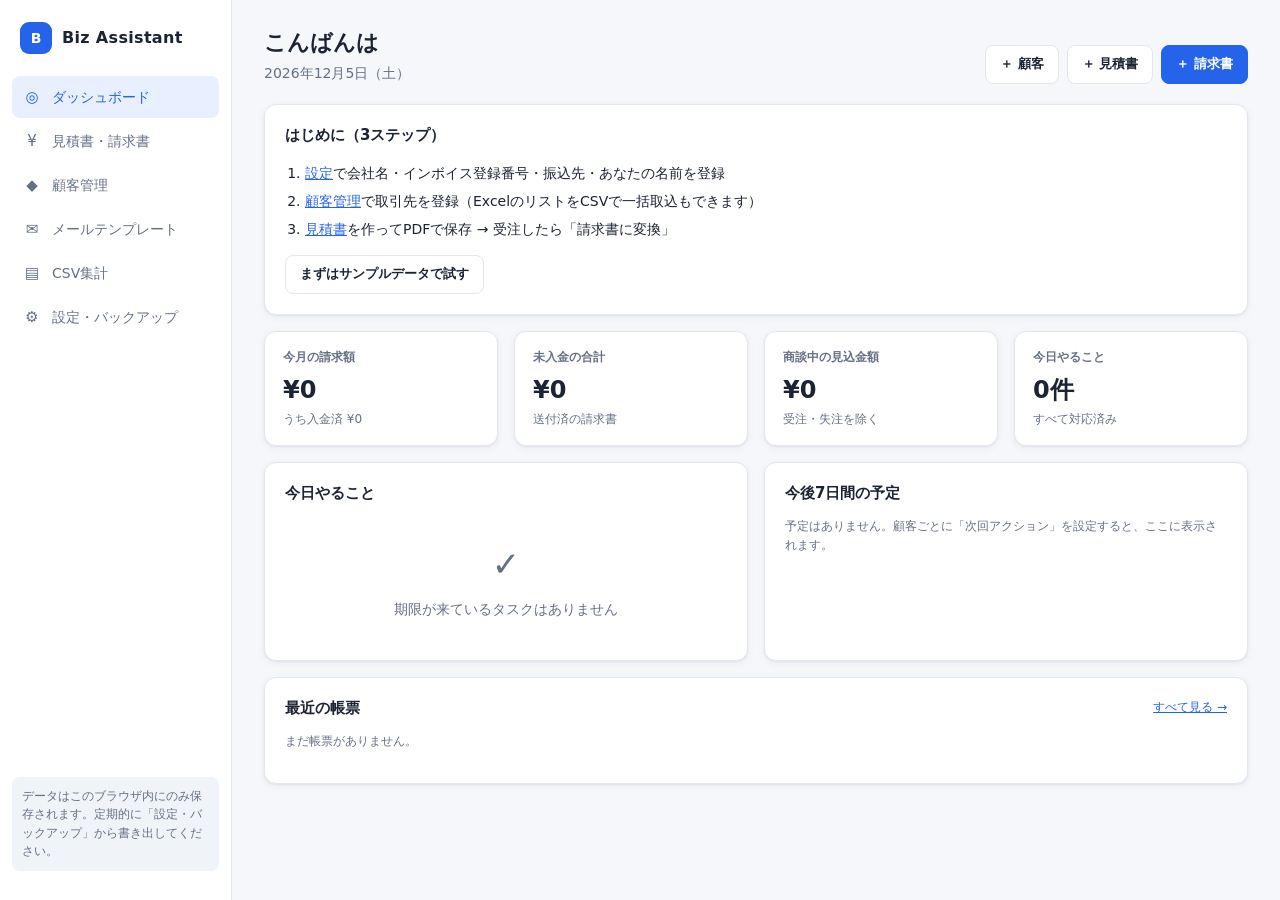
==== index.html @ 3194c80d "基盤：画面レイアウト、データ保存、設定・バックアップ Co-Authored-By: Claude Opus 5.5 <noreply@anthropic.com> Claude-Session: h" ====
<!doctype html>
<html lang="ja">
<head>
  <meta charset="utf-8">
  <meta name="viewport" content="width=device-width, initial-scale=1">
  <title>Biz Assistant｜事務・営業の業務アシスタント</title>
  <meta name="description" content="見積書・請求書の作成、顧客管理、メールテンプレート、CSV集計をブラウザだけで。データは端末内に保存されます。">
  <link rel="icon" href="data:image/svg+xml,<svg xmlns='http://www.w3.org/2000/svg' viewBox='0 0 32 32'><rect width='32' height='32' rx='8' fill='%232563eb'/><path d='M9 8h9a5 5 0 0 1 1.8 9.7A5 5 0 0 1 18 27H9z' fill='white'/></svg>">
  <link rel="stylesheet" href="css/style.css">
</head>
<body>
  <div class="app">
    <aside class="sidebar" id="sidebar">
      <a class="brand" href="#/">
        <span class="brand-mark">B</span>
        <span class="brand-text">Biz Assistant</span>
      </a>
      <nav class="nav" id="nav">
        <a href="#/" data-route="dashboard"><span class="ico">◎</span><span>ダッシュボード</span></a>
        <a href="#/documents" data-route="documents"><span class="ico">¥</span><span>見積書・請求書</span></a>
        <a href="#/customers" data-route="customers"><span class="ico">◆</span><span>顧客管理</span></a>
        <a href="#/templates" data-route="templates"><span class="ico">✉</span><span>メールテンプレート</span></a>
        <a href="#/analyze" data-route="analyze"><span class="ico">▤</span><span>CSV集計</span></a>
        <a href="#/settings" data-route="settings"><span class="ico">⚙</span><span>設定・バックアップ</span></a>
      </nav>
      <p class="sidebar-note">データはこのブラウザ内にのみ保存されます。定期的に「設定・バックアップ」から書き出してください。</p>
    </aside>
    <main class="main" id="view" tabindex="-1"></main>
  </div>
  <div class="toast-wrap" id="toasts" aria-live="polite"></div>
  <div class="modal-backdrop" id="modal" hidden></div>

  <script src="vendor/chart.umd.js"></script>
  <script src="vendor/xlsx.full.min.js"></script>
  <script src="js/db.js"></script>
  <script src="js/util.js"></script>
  <script src="js/settings.js"></script>
  <script src="js/documents.js"></script>
  <script src="js/customers.js"></script>
  <script src="js/templates.js"></script>
  <script src="js/analyze.js"></script>
  <script src="js/dashboard.js"></script>
  <script src="js/sample.js"></script>
  <script src="js/app.js"></script>
</body>
</html>
---- css/style.css ----
:root {
  --bg: #f5f7fb;
  --surface: #ffffff;
  --surface-2: #f0f3f8;
  --border: #e2e7ef;
  --text: #1c2433;
  --muted: #667085;
  --primary: #2563eb;
  --primary-weak: #e8efff;
  --danger: #dc2626;
  --danger-weak: #fdecec;
  --warn: #b45309;
  --warn-weak: #fff4e0;
  --ok: #15803d;
  --ok-weak: #e7f6ec;
  --shadow: 0 1px 2px rgba(16, 24, 40, .05), 0 2px 8px rgba(16, 24, 40, .05);
  --radius: 12px;
  --font: "Hiragino Sans", "Hiragino Kaku Gothic ProN", "Noto Sans JP", "Yu Gothic UI", "Yu Gothic", Meiryo, system-ui, sans-serif;
  color-scheme: light;
}
@media (prefers-color-scheme: dark) {
  :root {
    --bg: #0f141c;
    --surface: #171e29;
    --surface-2: #1e2734;
    --border: #2a3444;
    --text: #e6eaf1;
    --muted: #98a2b3;
    --primary: #5b8cff;
    --primary-weak: #1d2b48;
    --danger: #f87171;
    --danger-weak: #3a1d1f;
    --warn: #fbbf24;
    --warn-weak: #3a2c12;
    --ok: #4ade80;
    --ok-weak: #15301f;
    --shadow: 0 1px 2px rgba(0, 0, 0, .3);
    color-scheme: dark;
  }
}

* { box-sizing: border-box; }
html, body { margin: 0; }
body { background: var(--bg); color: var(--text); font-family: var(--font); font-size: 14px; line-height: 1.6; -webkit-font-smoothing: antialiased; }
a { color: var(--primary); }
h1, h2, h3, h4 { margin: 0; line-height: 1.35; }
input, select, textarea, button { font: inherit; color: inherit; }

/* ---------- layout ---------- */
.app { display: grid; grid-template-columns: 232px 1fr; min-height: 100vh; }
.sidebar { position: sticky; top: 0; height: 100vh; background: var(--surface); border-right: 1px solid var(--border); padding: 18px 12px; display: flex; flex-direction: column; gap: 18px; }
.brand { display: flex; align-items: center; gap: 10px; text-decoration: none; color: var(--text); padding: 4px 8px; }
.brand-mark { width: 32px; height: 32px; border-radius: 9px; background: var(--primary); color: #fff; display: grid; place-items: center; font-weight: 800; }
.brand-text { font-weight: 700; font-size: 16px; letter-spacing: .02em; }
.nav { display: flex; flex-direction: column; gap: 2px; }
.nav a { display: flex; align-items: center; gap: 10px; padding: 9px 10px; border-radius: 8px; color: var(--muted); text-decoration: none; font-weight: 500; }
.nav a:hover { background: var(--surface-2); color: var(--text); }
.nav a.active { background: var(--primary-weak); color: var(--primary); }
.nav .ico { width: 20px; text-align: center; font-size: 15px; }
.sidebar-note { margin-top: auto; font-size: 11.5px; color: var(--muted); padding: 10px; background: var(--surface-2); border-radius: 8px; }
.main { padding: 28px 32px 64px; max-width: 1280px; width: 100%; outline: none; }

@media (max-width: 860px) {
  .app { grid-template-columns: 1fr; }
  .sidebar { position: sticky; z-index: 20; height: auto; flex-direction: row; align-items: center; padding: 8px 12px; gap: 8px; border-right: 0; border-bottom: 1px solid var(--border); overflow-x: auto; }
  .brand-text, .sidebar-note { display: none; }
  .nav { flex-direction: row; }
  .nav a { white-space: nowrap; padding: 7px 10px; font-size: 13px; }
  .nav a span:not(.ico) { display: none; }
  .nav a.active span:not(.ico) { display: inline; }
  .main { padding: 18px 16px 48px; }
}

/* ---------- page header ---------- */
.page-head { display: flex; align-items: flex-end; justify-content: space-between; gap: 16px; margin-bottom: 20px; flex-wrap: wrap; }
.page-head h1 { font-size: 22px; }
.page-head p { margin: 4px 0 0; color: var(--muted); }
.actions { display: flex; gap: 8px; flex-wrap: wrap; align-items: center; }

/* ---------- components ---------- */
.card { background: var(--surface); border: 1px solid var(--border); border-radius: var(--radius); box-shadow: var(--shadow); padding: 20px; }
.card + .card { margin-top: 16px; }
.grid > .card + .card { margin-top: 0; }
.card h2 { font-size: 15px; margin-bottom: 14px; }
.card-head { display: flex; justify-content: space-between; align-items: center; gap: 12px; margin-bottom: 14px; flex-wrap: wrap; }
.card-head h2 { margin: 0; }
.grid { display: grid; gap: 16px; }
.grid-2 { grid-template-columns: repeat(2, minmax(0, 1fr)); }
.grid-3 { grid-template-columns: repeat(3, minmax(0, 1fr)); }
.grid-4 { grid-template-columns: repeat(4, minmax(0, 1fr)); }
@media (max-width: 1000px) { .grid-4 { grid-template-columns: repeat(2, minmax(0, 1fr)); } .grid-3 { grid-template-columns: 1fr; } }
@media (max-width: 640px) { .grid-2, .grid-4 { grid-template-columns: 1fr; } }

.btn { display: inline-flex; align-items: center; justify-content: center; gap: 6px; padding: 8px 14px; border-radius: 8px; border: 1px solid var(--border); background: var(--surface); cursor: pointer; font-weight: 600; font-size: 13px; text-decoration: none; color: var(--text); white-space: nowrap; }
.btn:hover { background: var(--surface-2); }
.btn-primary { background: var(--primary); border-color: var(--primary); color: #fff; }
.btn-primary:hover { background: var(--primary); filter: brightness(1.08); }
.btn-danger { background: var(--danger); border-color: var(--danger); color: #fff; }
.btn-danger:hover { background: var(--danger); filter: brightness(1.08); }
.btn-ghost { border-color: transparent; background: transparent; }
.btn-sm { padding: 5px 10px; font-size: 12px; }
.icon-btn { border: 0; background: transparent; cursor: pointer; font-size: 18px; color: var(--muted); width: 32px; height: 32px; border-radius: 6px; }
.icon-btn:hover { background: var(--surface-2); color: var(--text); }

.field { display: flex; flex-direction: column; gap: 5px; }
.field > span { font-size: 12px; font-weight: 600; color: var(--muted); }
.field small { color: var(--muted); font-size: 11.5px; }
.input, .field input, .field select, .field textarea { width: 100%; padding: 8px 10px; border: 1px solid var(--border); border-radius: 8px; background: var(--surface); }
.input:focus, .field input:focus, .field select:focus, .field textarea:focus, .items input:focus, .items select:focus { outline: 2px solid var(--primary-weak); border-color: var(--primary); }
textarea { resize: vertical; min-height: 80px; }
.form-grid { display: grid; grid-template-columns: repeat(2, minmax(0, 1fr)); gap: 14px; }
.form-grid .span-2 { grid-column: span 2; }
@media (max-width: 640px) { .form-grid { grid-template-columns: 1fr; } .form-grid .span-2 { grid-column: auto; } }

.toolbar { display: flex; gap: 8px; margin-bottom: 14px; flex-wrap: wrap; }
.toolbar .input { width: auto; flex: 1 1 200px; }
.toolbar select.input { flex: 0 0 auto; }

.table-wrap { overflow-x: auto; }
table.table { width: 100%; border-collapse: collapse; }
.table th, .table td { padding: 10px 12px; border-bottom: 1px solid var(--border); text-align: left; vertical-align: middle; }
.table th { font-size: 12px; color: var(--muted); font-weight: 600; background: var(--surface-2); white-space: nowrap; }
.table tbody tr:hover { background: var(--surface-2); }
.table tr.clickable { cursor: pointer; }
.table .r { text-align: right; font-variant-numeric: tabular-nums; }
.table .nowrap { white-space: nowrap; }

.badge { display: inline-block; padding: 2px 9px; border-radius: 999px; font-size: 11.5px; font-weight: 600; background: var(--surface-2); color: var(--muted); white-space: nowrap; }
.badge-blue { background: var(--primary-weak); color: var(--primary); }
.badge-green { background: var(--ok-weak); color: var(--ok); }
.badge-red { background: var(--danger-weak); color: var(--danger); }
.badge-amber { background: var(--warn-weak); color: var(--warn); }

.stat { padding: 16px 18px; }
.stat .label { color: var(--muted); font-size: 12px; font-weight: 600; }
.stat .value { font-size: 24px; font-weight: 700; margin-top: 4px; font-variant-numeric: tabular-nums; }
.stat .sub { color: var(--muted); font-size: 12px; }

.empty { text-align: center; padding: 40px 16px; color: var(--muted); }
.empty .big { font-size: 34px; margin-bottom: 6px; }
.muted { color: var(--muted); }
.small { font-size: 12px; }
.hint { background: var(--primary-weak); color: var(--text); border-radius: 8px; padding: 10px 12px; font-size: 12.5px; }
.danger-text { color: var(--danger); }
.warn-text { color: var(--warn); }
.list-plain { list-style: none; padding: 0; margin: 0; }
.list-plain li { padding: 10px 0; border-bottom: 1px solid var(--border); display: flex; justify-content: space-between; gap: 12px; align-items: center; }
.list-plain li:last-child { border-bottom: 0; }
.seg { display: inline-flex; border: 1px solid var(--border); border-radius: 8px; overflow: hidden; }
.seg button { border: 0; background: var(--surface); padding: 6px 12px; cursor: pointer; font-size: 12.5px; font-weight: 600; color: var(--muted); }
.seg button.on { background: var(--primary); color: #fff; }

/* ---------- toast / modal ---------- */
.toast-wrap { position: fixed; bottom: 20px; right: 20px; display: flex; flex-direction: column; gap: 8px; z-index: 100; }
.toast { background: #1c2433; color: #fff; padding: 10px 16px; border-radius: 8px; box-shadow: 0 6px 20px rgba(0, 0, 0, .2); font-size: 13px; transition: opacity .3s, transform .3s; }
.toast-err { background: var(--danger); }
.toast.out { opacity: 0; transform: translateY(6px); }
.modal-backdrop { position: fixed; inset: 0; background: rgba(15, 20, 28, .45); display: grid; place-items: center; z-index: 90; padding: 16px; }
.modal-backdrop[hidden] { display: none; }
.modal { background: var(--surface); border-radius: 14px; width: min(520px, 100%); max-height: 90vh; display: flex; flex-direction: column; box-shadow: 0 20px 50px rgba(0, 0, 0, .25); }
.modal-wide { width: min(760px, 100%); }
.modal-head { display: flex; justify-content: space-between; align-items: center; padding: 14px 18px; border-bottom: 1px solid var(--border); }
.modal-head h3 { font-size: 16px; }
.modal-body { padding: 18px; overflow-y: auto; }
.modal-body p { margin: 0; }
.modal-foot { display: flex; justify-content: flex-end; gap: 8px; padding: 12px 18px; border-top: 1px solid var(--border); }

/* ---------- document editor ---------- */
.doc-layout { display: grid; grid-template-columns: minmax(0, 1.25fr) minmax(0, 1fr); gap: 20px; align-items: start; }
.doc-layout .preview-col { position: sticky; top: 20px; }
@media (max-width: 1180px) { .doc-layout { grid-template-columns: 1fr; } .doc-layout .preview-col { position: static; } }
.items { width: 100%; border-collapse: collapse; table-layout: fixed; }
.items th { font-size: 11.5px; color: var(--muted); text-align: left; padding: 4px; font-weight: 600; }
.items td { padding: 3px; vertical-align: top; }
.items input, .items select { width: 100%; padding: 7px 8px; border: 1px solid var(--border); border-radius: 6px; background: var(--surface); }
.items .c-qty { width: 58px; } .items .c-unit { width: 52px; } .items .c-price { width: 96px; } .items .c-tax { width: 78px; } .items .c-amt { width: 84px; text-align: right; font-variant-numeric: tabular-nums; } .items td.c-amt { padding-top: 10px; } .items .c-del { width: 30px; }
.items input[type=number] { text-align: right; }
@media (max-width: 640px) {
  .items thead { display: none; }
  .items tr { display: grid; grid-template-columns: 1fr 1fr 1fr; gap: 4px; padding: 8px 0; border-bottom: 1px solid var(--border); }
  .items td { width: auto !important; }
  .items td.c-name { grid-column: 1 / -1; }
}
.totals-mini { display: flex; justify-content: flex-end; gap: 18px; margin-top: 10px; font-variant-numeric: tabular-nums; flex-wrap: wrap; }
.totals-mini b { font-size: 16px; }

.paper-wrap { background: var(--surface-2); border-radius: var(--radius); padding: 16px; overflow: auto; border: 1px solid var(--border); }
.paper-scale { transform-origin: top left; }

/* 帳票本体（画面でも印刷でも白地） */
.paper { width: 210mm; min-height: 297mm; padding: 16mm 15mm; background: #fff; color: #111; margin: 0 auto; box-shadow: 0 2px 12px rgba(0, 0, 0, .12); font-size: 10pt; line-height: 1.55; font-family: var(--font); }
.paper h1 { text-align: center; font-size: 20pt; letter-spacing: .5em; padding-left: .5em; margin-bottom: 8mm; font-weight: 700; }
.paper .p-top { display: flex; justify-content: space-between; gap: 8mm; }
.paper .p-to { flex: 1; }
.paper .p-to .name { font-size: 14pt; font-weight: 700; border-bottom: 1.5px solid #111; padding-bottom: 1mm; display: inline-block; min-width: 70mm; }
.paper .p-to .sub { margin-top: 3mm; }
.paper .p-meta { text-align: right; font-size: 9pt; }
.paper .p-meta table { margin-left: auto; border-collapse: collapse; }
.paper .p-meta td { padding: 0 0 0 4mm; }
.paper .p-from { margin-top: 4mm; text-align: right; position: relative; font-size: 9pt; }
.paper .p-from .co { font-size: 11pt; font-weight: 700; }
.paper .p-seal { position: absolute; right: -2mm; top: -2mm; width: 20mm; height: 20mm; object-fit: contain; opacity: .9; }
.paper .p-lead { margin-top: 6mm; }
.paper .p-total { margin-top: 3mm; display: flex; align-items: baseline; gap: 6mm; border-bottom: 2px solid #111; width: 95mm; padding-bottom: 1mm; }
.paper .p-total .t { font-size: 11pt; font-weight: 700; }
.paper .p-total .v { font-size: 17pt; font-weight: 700; margin-left: auto; }
.paper .p-cond { margin-top: 3mm; font-size: 9pt; }
.paper .p-cond td { padding: 0 4mm 0 0; }
.paper table.p-items { width: 100%; border-collapse: collapse; margin-top: 6mm; font-size: 9pt; }
.paper .p-items th { background: #eef1f6; border: 1px solid #9aa3b2; padding: 1.6mm 2mm; font-weight: 600; }
.paper .p-items td { border: 1px solid #9aa3b2; padding: 1.6mm 2mm; height: 7.4mm; }
.paper .p-items .r { text-align: right; font-variant-numeric: tabular-nums; }
.paper .p-items .c { text-align: center; }
.paper .p-sum { display: flex; justify-content: space-between; gap: 6mm; margin-top: 3mm; }
.paper .p-sum table { border-collapse: collapse; font-size: 9pt; }
.paper .p-sum td, .paper .p-sum th { border: 1px solid #9aa3b2; padding: 1.4mm 2.5mm; }
.paper .p-sum th { background: #eef1f6; font-weight: 600; text-align: left; }
.paper .p-sum .r { text-align: right; font-variant-numeric: tabular-nums; min-width: 28mm; }
.paper .p-sum .grand td, .paper .p-sum .grand th { font-weight: 700; }
.paper .p-note { margin-top: 6mm; border: 1px solid #9aa3b2; padding: 2.5mm 3mm; min-height: 18mm; font-size: 9pt; white-space: pre-wrap; }
.paper .p-note-h { font-weight: 700; margin-bottom: 1mm; }
.paper .p-bank { margin-top: 4mm; font-size: 9pt; }
.paper .p-foot { margin-top: 3mm; font-size: 8pt; color: #444; }

/* ---------- customers ---------- */
.kanban { display: grid; grid-template-columns: repeat(5, minmax(200px, 1fr)); gap: 12px; overflow-x: auto; padding-bottom: 6px; }
.kcol { background: var(--surface-2); border-radius: var(--radius); padding: 10px; min-height: 160px; }
.kcol h3 { font-size: 12.5px; display: flex; justify-content: space-between; margin: 2px 4px 10px; color: var(--muted); }
.kcol.drag-over { outline: 2px dashed var(--primary); }
.kcard { background: var(--surface); border: 1px solid var(--border); border-radius: 10px; padding: 10px 12px; margin-bottom: 8px; cursor: pointer; box-shadow: var(--shadow); }
.kcard:hover { border-color: var(--primary); }
.kcard .co { font-weight: 700; font-size: 13px; }
.kcard .meta { font-size: 11.5px; color: var(--muted); margin-top: 4px; display: flex; justify-content: space-between; gap: 6px; }
.timeline { list-style: none; margin: 0; padding: 0; }
.timeline li { position: relative; padding: 0 0 14px 18px; border-left: 2px solid var(--border); margin-left: 5px; }
.timeline li::before { content: ""; position: absolute; left: -6px; top: 4px; width: 10px; height: 10px; border-radius: 50%; background: var(--primary); }
.timeline .when { font-size: 11.5px; color: var(--muted); }
.timeline .what { white-space: pre-wrap; }

/* ---------- templates ---------- */
.tpl-layout { display: grid; grid-template-columns: 260px minmax(0, 1fr); gap: 16px; align-items: start; }
@media (max-width: 860px) { .tpl-layout { grid-template-columns: 1fr; } }
.tpl-list { list-style: none; margin: 0; padding: 6px; }
.tpl-list li { padding: 9px 10px; border-radius: 8px; cursor: pointer; display: flex; justify-content: space-between; gap: 6px; }
.tpl-list li:hover { background: var(--surface-2); }
.tpl-list li.on { background: var(--primary-weak); color: var(--primary); font-weight: 600; }
.chips { display: flex; flex-wrap: wrap; gap: 6px; }
.chip { border: 1px dashed var(--border); background: var(--surface-2); border-radius: 6px; padding: 3px 8px; font-size: 12px; cursor: pointer; }
.chip:hover { border-color: var(--primary); color: var(--primary); }
.mail-preview { background: var(--surface-2); border-radius: 8px; padding: 14px; white-space: pre-wrap; font-size: 13.5px; min-height: 200px; }
.mail-preview .subj { font-weight: 700; padding-bottom: 8px; margin-bottom: 10px; border-bottom: 1px solid var(--border); }
.mail-preview mark { background: var(--warn-weak); color: var(--warn); border-radius: 3px; padding: 0 2px; }

/* ---------- analyze ---------- */
.drop { display: block; border: 2px dashed var(--border); border-radius: var(--radius); padding: 36px 16px; text-align: center; color: var(--muted); cursor: pointer; transition: border-color .15s, background .15s; }
.drop:hover, .drop.over { border-color: var(--primary); background: var(--primary-weak); color: var(--text); }
.drop .big { font-size: 30px; }
.chart-box { position: relative; height: 340px; }

/* ---------- settings ---------- */
.seal-preview { width: 80px; height: 80px; border: 1px dashed var(--border); border-radius: 8px; display: grid; place-items: center; overflow: hidden; background: #fff; }
.seal-preview img { max-width: 100%; max-height: 100%; }

/* ---------- print ---------- */
@page { size: A4; margin: 0; }
@media print {
  body { background: #fff; }
  body > *:not(.print-root) { display: none !important; }
  .print-root { display: block !important; }
  .print-root .paper { box-shadow: none; margin: 0; width: 210mm; min-height: auto; }
  .print-root .paper + .paper { page-break-before: always; }
}
.print-root { display: none; }
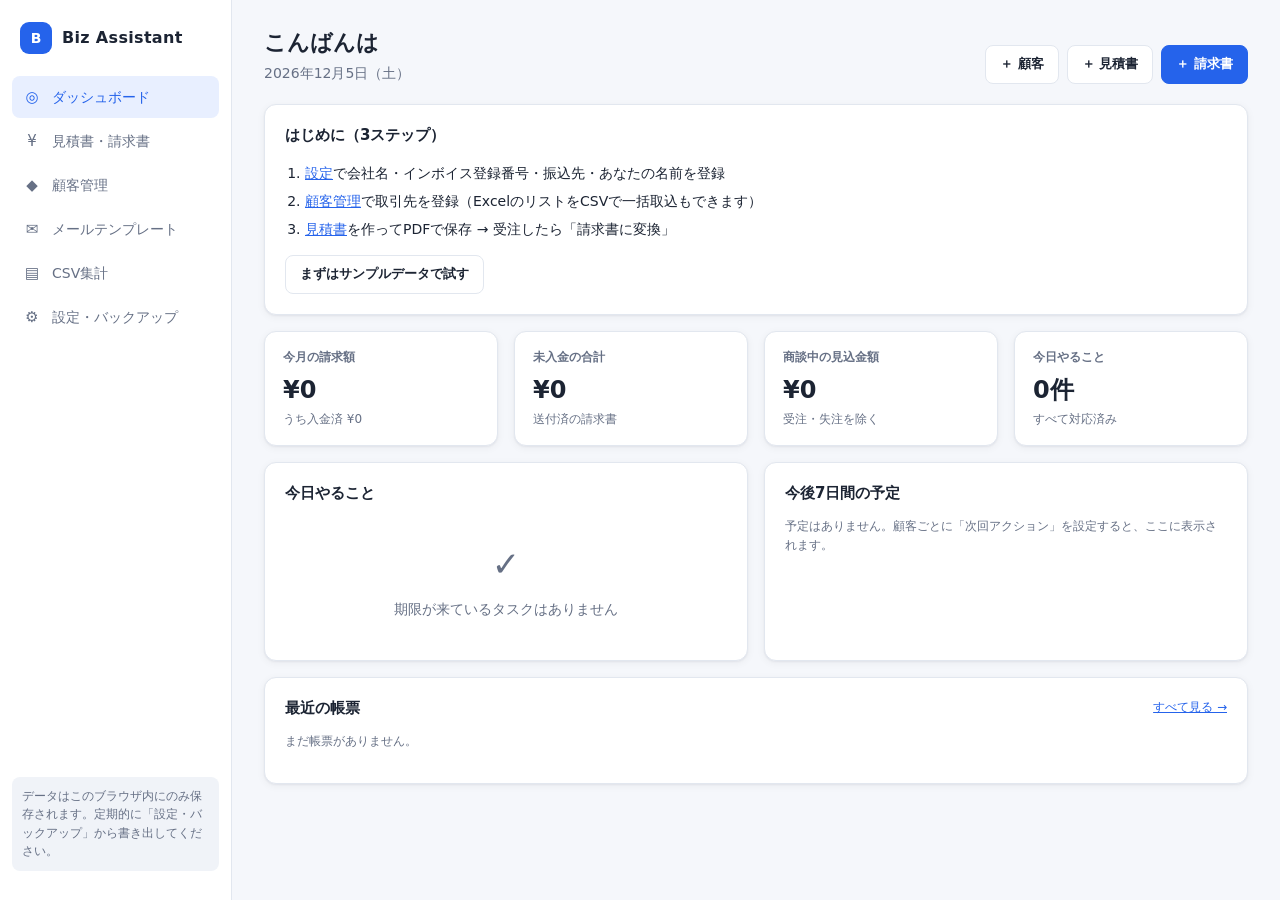
==== commit 9ebe3bef: "納品書・領収書と品目マスタを追加 - 見積書→請求書・納品書、請求書→領収書・納品書の変換 - 領収書の但し書きと収入印紙欄（税抜5万円以上） - 品目マスタ（明細での自動入力、CSV入出力） - 別" ====
--- a/index.html
+++ b/index.html
@@ -36,6 +36,7 @@
   <script src="js/util.js"></script>
   <script src="js/settings.js"></script>
   <script src="js/documents.js"></script>
+  <script src="js/products.js"></script>
   <script src="js/customers.js"></script>
   <script src="js/templates.js"></script>
   <script src="js/analyze.js"></script>
--- a/css/style.css
+++ b/css/style.css
@@ -222,6 +222,14 @@
 .paper .p-bank { margin-top: 4mm; font-size: 9pt; }
 .paper .p-foot { margin-top: 3mm; font-size: 8pt; color: #444; }
 
+.paper .p-receipt { position: relative; margin-top: 6mm; padding: 5mm 6mm 4mm; border: 1.5px solid #111; text-align: center; }
+.paper .p-amt { display: inline-flex; align-items: baseline; gap: 8mm; border-bottom: 2px solid #111; padding: 0 6mm 1mm; margin-bottom: 2mm; }
+.paper .p-amt .t { font-size: 12pt; font-weight: 700; }
+.paper .p-amt .v { font-size: 22pt; font-weight: 700; letter-spacing: .03em; }
+.paper .p-tax-note { font-size: 9pt; margin-bottom: 3mm; }
+.paper .p-tadashi { font-size: 11pt; margin-bottom: 1.5mm; }
+.paper .p-stamp { position: absolute; left: 5mm; top: 50%; transform: translateY(-50%); width: 20mm; height: 24mm; border: 1px dashed #777; color: #777; font-size: 8pt; display: grid; place-items: center; line-height: 1.4; }
+
 /* ---------- customers ---------- */
 .kanban { display: grid; grid-template-columns: repeat(5, minmax(200px, 1fr)); gap: 12px; overflow-x: auto; padding-bottom: 6px; }
 .kcol { background: var(--surface-2); border-radius: var(--radius); padding: 10px; min-height: 160px; }
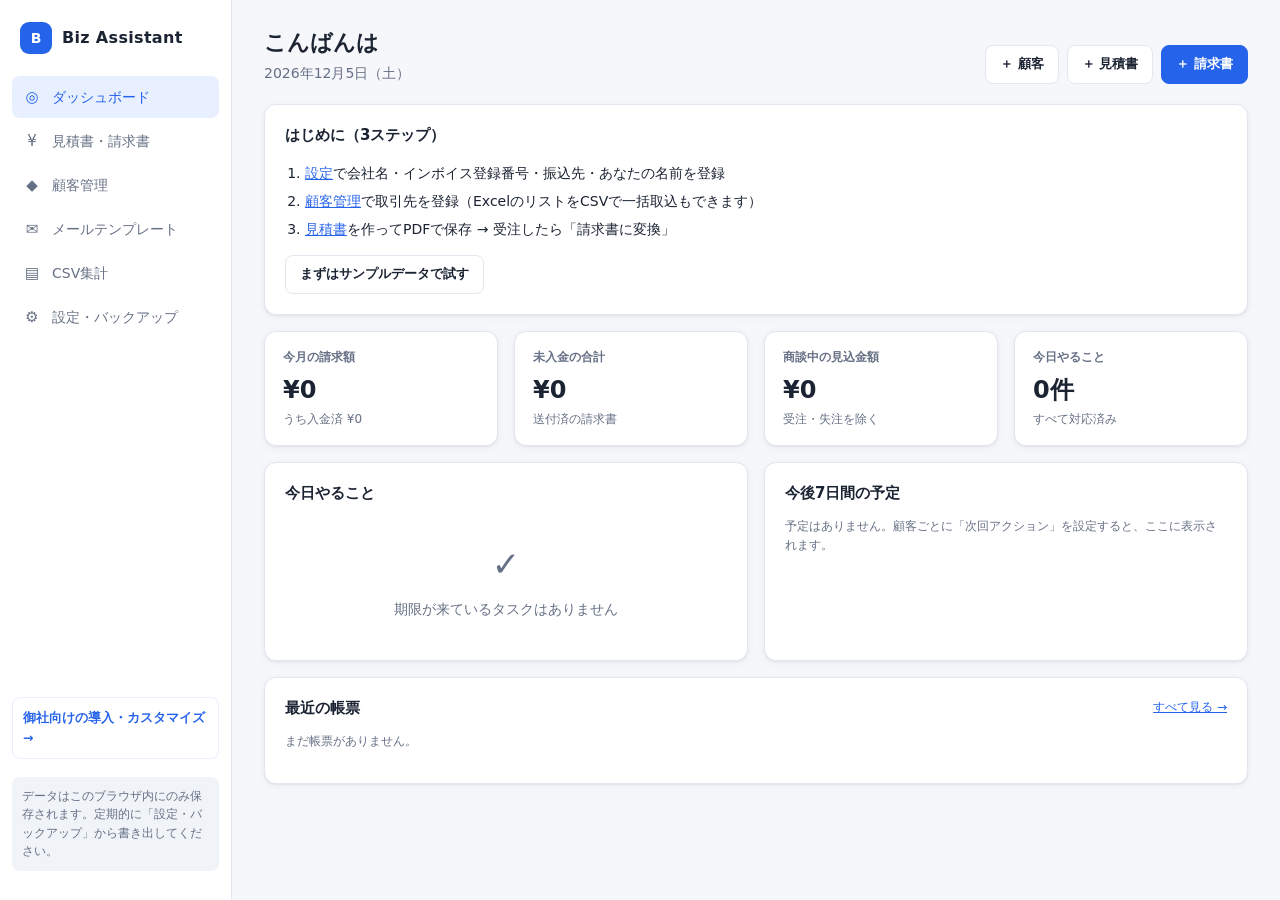
==== commit d1f2aedf: "導入・カスタマイズの紹介ページ（service.html）を追加 - 課題、機能、選ばれる理由、料金の目安、依頼の流れ、FAQ - 問い合わせ先と表示名はファイル末尾の CONFIG で変更可能 - " ====
--- a/index.html
+++ b/index.html
@@ -23,6 +23,7 @@
         <a href="#/analyze" data-route="analyze"><span class="ico">▤</span><span>CSV集計</span></a>
         <a href="#/settings" data-route="settings"><span class="ico">⚙</span><span>設定・バックアップ</span></a>
       </nav>
+      <a class="sidebar-promo" href="service.html">御社向けの導入・カスタマイズ →</a>
       <p class="sidebar-note">データはこのブラウザ内にのみ保存されます。定期的に「設定・バックアップ」から書き出してください。</p>
     </aside>
     <main class="main" id="view" tabindex="-1"></main>
--- a/css/style.css
+++ b/css/style.css
@@ -57,7 +57,10 @@
 .nav a:hover { background: var(--surface-2); color: var(--text); }
 .nav a.active { background: var(--primary-weak); color: var(--primary); }
 .nav .ico { width: 20px; text-align: center; font-size: 15px; }
-.sidebar-note { margin-top: auto; font-size: 11.5px; color: var(--muted); padding: 10px; background: var(--surface-2); border-radius: 8px; }
+.sidebar-promo { margin-top: auto; font-size: 12.5px; font-weight: 600; text-decoration: none; padding: 10px; border: 1px solid var(--primary-weak); border-radius: 8px; color: var(--primary); }
+.sidebar-promo:hover { background: var(--primary-weak); }
+@media (max-width: 860px) { .sidebar-promo { display: none; } }
+.sidebar-note { margin-top: 0; font-size: 11.5px; color: var(--muted); padding: 10px; background: var(--surface-2); border-radius: 8px; }
 .main { padding: 28px 32px 64px; max-width: 1280px; width: 100%; outline: none; }
 
 @media (max-width: 860px) {
